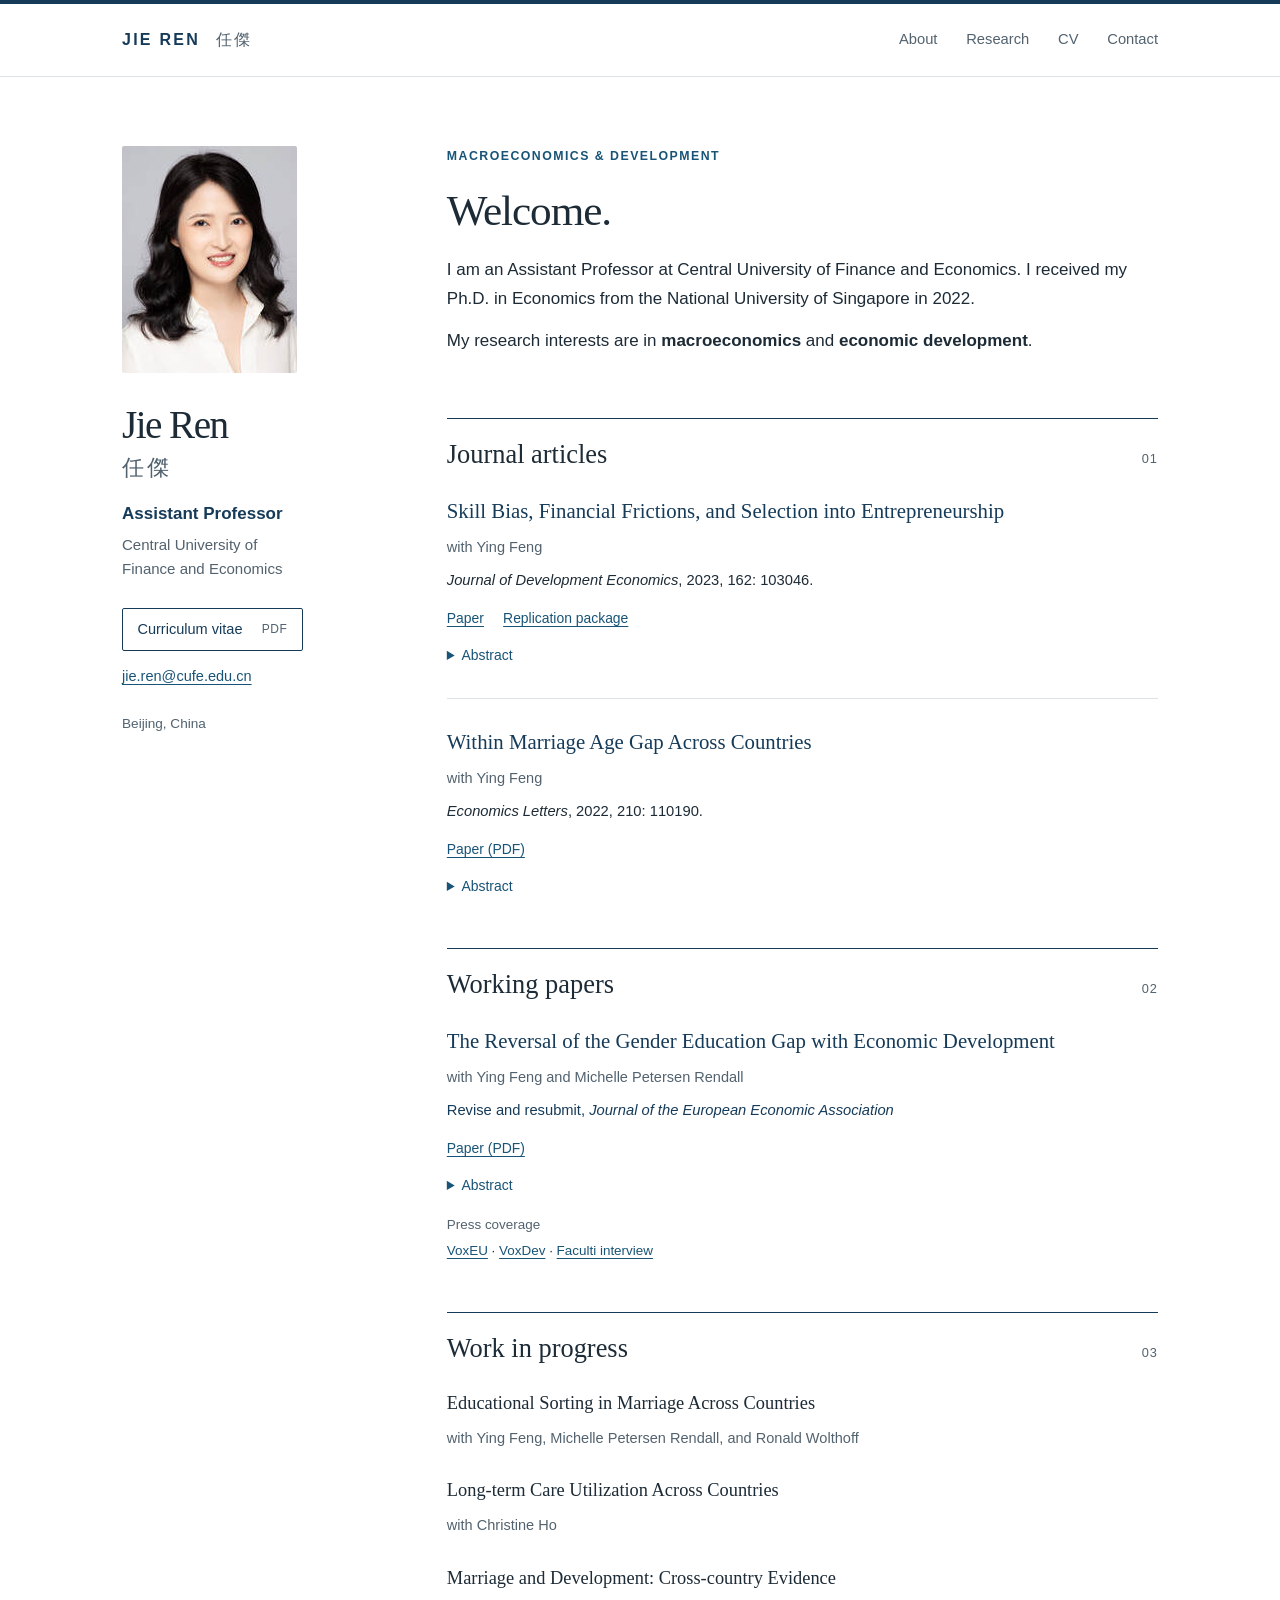
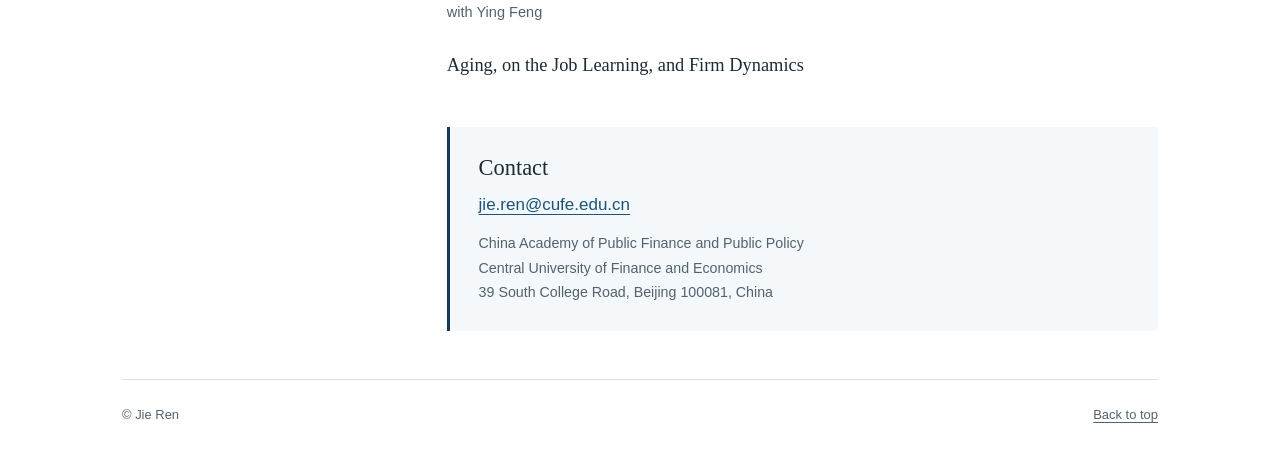
==== index.html @ ca2d4ce5 "Migrate Jie Ren academic website from Weebly" ====
<!doctype html>
<html lang="en">
<head>
<meta charset="utf-8">
<meta name="viewport" content="width=device-width, initial-scale=1">
<title>Jie Ren | Economics</title>
<meta name="description" content="Jie Ren, Assistant Professor at Central University of Finance and Economics. Research in macroeconomics and economic development.">
<meta name="theme-color" content="#163b59">
<meta property="og:title" content="Jie Ren | Economics">
<meta property="og:description" content="Research in macroeconomics and economic development. Central University of Finance and Economics.">
<meta property="og:type" content="website">
<link rel="icon" href="favicon.svg" type="image/svg+xml">
<link rel="stylesheet" href="style.css">
</head>
<body>
<a class="skip-link" href="#main">Skip to content</a>
<header class="site-header"><div class="header-inner">
<a class="wordmark" href="./" aria-label="Jie Ren home">JIE REN <span lang="zh">任傑</span></a>
<nav aria-label="Main navigation"><a href="#about">About</a><a href="#research">Research</a><a href="cv-jie-ren.pdf">CV</a><a href="#contact">Contact</a></nav>
</div></header>
<main id="main" class="layout">
<aside class="profile" aria-label="Profile">
<img class="portrait" src="jie-ren.jpg" width="175" height="227" alt="Portrait of Jie Ren">
<h1>Jie Ren <span lang="zh">任傑</span></h1>
<p class="role">Assistant Professor</p>
<p class="affiliation">Central University of<br>Finance and Economics</p>
<div class="profile-links"><a class="cv-link" href="cv-jie-ren.pdf">Curriculum vitae <span>PDF</span></a><a class="email" href="mailto:jie.ren@cufe.edu.cn">jie.ren@cufe.edu.cn</a></div>
<p class="location">Beijing, China</p>
</aside>
<div class="content">
<section id="about" class="about" aria-labelledby="about-title">
<p class="eyebrow">MACROECONOMICS &amp; DEVELOPMENT</p>
<h2 id="about-title">Welcome.</h2>
<p>I am an Assistant Professor at Central University of Finance and Economics. I received my Ph.D. in Economics from the National University of Singapore in 2022.</p>
<p>My research interests are in <strong>macroeconomics</strong> and <strong>economic development</strong>.</p>
</section>
<section id="research" aria-labelledby="research-title">
<div class="section-heading"><h2 id="research-title">Journal articles</h2><span>01</span></div>
<article class="paper">
<h3><a href="https://steg.cepr.org/publications/skill-bias-financial-frictions-and-selection-entrepreneurship">Skill Bias, Financial Frictions, and Selection into Entrepreneurship</a></h3>
<p class="authors">with <a href="https://sites.google.com/view/ying-feng/home">Ying Feng</a></p>
<p class="journal"><cite>Journal of Development Economics</cite>, 2023, 162: 103046.</p>
<div class="paper-links"><a href="https://steg.cepr.org/publications/skill-bias-financial-frictions-and-selection-entrepreneurship">Paper</a><a href="https://www.dropbox.com/scl/fi/ftc5h6dogkwhdy042vc6c/Supplementary-Material.zip?rlkey=9plf1rk4mr9giag1ada2s9r7i&amp;dl=0">Replication package</a></div>
<details><summary>Abstract</summary><p>Financial frictions adversely affect productivity by discouraging entrepreneurship, which is often measured by the self-employed. This paper distinguishes different types of self-employment when studying this question. Using micro data for 77 countries from all income levels, we show that employers’ labor shares are increasing with GDP per capita, whereas own-account employment (self-employed without employees) is decreasing. We also find almost universally negative selection on education into own-account status relative to wage workers and positive selection into employers. To quantitatively match these facts, we introduce skill-biased productivity progress across countries in an occupational choice model with financial frictions. Our model predicts an average of 19% output gains in low-income countries from removing financial frictions. In contrast, an alternative model with skill-neutral technological change cannot match the high own-account employment share in low-income countries, thus overestimating the output gains by 13 percentage points.</p></details>
</article>
<article class="paper">
<h3><a href="within-marriage-age-gap.pdf">Within Marriage Age Gap Across Countries</a></h3>
<p class="authors">with <a href="https://sites.google.com/view/ying-feng/home">Ying Feng</a></p>
<p class="journal"><cite>Economics Letters</cite>, 2022, 210: 110190.</p>
<div class="paper-links"><a href="within-marriage-age-gap.pdf">Paper (PDF)</a></div>
<details><summary>Abstract</summary><p>The age gap within marriage is one form of the gender gap. This paper uses micro data from 89 countries from all income levels to show that the marriage age gap decreases with development. We also show that this pattern is robust for both females and males after controlling for individual and country-level characteristics.</p></details>
</article>
</section>
<section aria-labelledby="working-title">
<div class="section-heading"><h2 id="working-title">Working papers</h2><span>02</span></div>
<article class="paper">
<h3><a href="gender-education-gap.pdf">The Reversal of the Gender Education Gap with Economic Development</a></h3>
<p class="authors">with <a href="https://sites.google.com/view/ying-feng/home">Ying Feng</a> and <a href="https://sites.google.com/site/mtrendall/">Michelle Petersen Rendall</a></p>
<p class="status">Revise and resubmit, <cite>Journal of the European Economic Association</cite></p>
<div class="paper-links"><a href="gender-education-gap.pdf">Paper (PDF)</a></div>
<details><summary>Abstract</summary><p>The strikingly large gender education gap in low-income countries robustly narrows and reverses with economic development. To study the driving forces quantitatively, we propose a three-sector framework in which development features exogenous skill-biased technological change, structural change, gender-biased technological change, changes in marriage markets, and home productivity improvement. The model is parameterized to match contrasting labor market outcomes by education and gender across the development spectrum. Counterfactual exercises show that skill-biased technological change and structural change explain most of the narrowing gender education gap. Our model suggests that the marketization of services becomes important only after economies are sufficiently developed.</p></details>
<p class="coverage"><span>Press coverage</span> <a href="https://cepr.org/voxeu/columns/reversal-gender-education-gap-economic-development-cross-country-analysis">VoxEU</a> · <a href="https://voxdev.org/topic/education/reversal-gender-education-gap-economic-development-cross-country-analysis">VoxDev</a> · <a href="https://faculti.net/the-reversal-of-the-gender-education-gap-with-economic-development/">Faculti interview</a></p>
</article>
</section>
<section aria-labelledby="progress-title">
<div class="section-heading"><h2 id="progress-title">Work in progress</h2><span>03</span></div>
<article class="project"><h3>Educational Sorting in Marriage Across Countries</h3><p class="authors">with <a href="https://sites.google.com/view/ying-feng/home">Ying Feng</a>, <a href="https://sites.google.com/site/mtrendall/">Michelle Petersen Rendall</a>, and <a href="http://www.individual.utoronto.ca/wolthoff/index.html">Ronald Wolthoff</a></p></article>
<article class="project"><h3>Long-term Care Utilization Across Countries</h3><p class="authors">with <a href="https://sites.google.com/site/christineho5/">Christine Ho</a></p></article>
<article class="project"><h3>Marriage and Development: Cross-country Evidence</h3><p class="authors">with <a href="https://sites.google.com/view/ying-feng/home">Ying Feng</a></p></article>
<article class="project"><h3>Aging, on the Job Learning, and Firm Dynamics</h3></article>
</section>
<section id="contact" class="contact" aria-labelledby="contact-title"><h2 id="contact-title">Contact</h2><a href="mailto:jie.ren@cufe.edu.cn">jie.ren@cufe.edu.cn</a><p>China Academy of Public Finance and Public Policy<br>Central University of Finance and Economics<br>39 South College Road, Beijing 100081, China</p></section>
</div>
</main>
<footer><span>© Jie Ren</span><a href="#about">Back to top</a></footer>
</body>
</html>
---- style.css ----
:root{color-scheme:light;--ink:#1d2b36;--navy:#163b59;--muted:#52626e;--line:#dce3e8;--accent:#185477;--soft:#f5f8fa}
*{box-sizing:border-box}html{scroll-behavior:smooth;scroll-padding-top:7rem}body{margin:0;background:#fff;color:var(--ink);font:17px/1.7 -apple-system,BlinkMacSystemFont,"Segoe UI",Arial,sans-serif}a{color:var(--accent);text-decoration-thickness:1px;text-underline-offset:.22em}a:hover{color:#0b2d43;text-decoration:underline}a:focus-visible,summary:focus-visible{outline:3px solid #bd8038;outline-offset:5px}h1,h2,h3,p{margin:0}h1,h2,h3{font-family:Georgia,"Times New Roman",serif;font-weight:400}h1{font-size:2.45rem;line-height:1.25;letter-spacing:-.04em}h1 span{display:block;font-family:serif;font-size:1.35rem;letter-spacing:.14em;margin-top:.35rem;color:var(--muted)}h2{font-size:1.65rem;line-height:1.3}h3{font-size:1.3rem;line-height:1.45}h3 a{color:var(--navy);text-decoration:none}strong{font-weight:600}.site-header{border-top:4px solid var(--navy);border-bottom:1px solid var(--line);background:#fff}.header-inner{max-width:1100px;margin:auto;display:flex;justify-content:space-between;align-items:center;gap:2rem;padding:1.4rem 2rem}.wordmark{font-size:1rem;letter-spacing:.14em;font-weight:650;color:var(--navy);text-decoration:none;white-space:nowrap}.wordmark span{font-weight:400;letter-spacing:.12em;margin-left:.6rem;color:var(--muted)}nav{display:flex;gap:1.8rem;flex-wrap:wrap}nav a{color:var(--muted);text-decoration:none;font-size:.92rem}.layout{max-width:1100px;margin:0 auto;padding:4.3rem 2rem 3rem;display:grid;grid-template-columns:240px minmax(0,1fr);gap:5.3rem}.profile{align-self:start;position:sticky;top:2rem}.portrait{display:block;width:175px;height:227px;object-fit:cover;margin-bottom:1.7rem;border-radius:2px}.role{margin-top:1.15rem;color:var(--navy);font-weight:550}.affiliation{font-size:.94rem;line-height:1.6;margin-top:.25rem;color:var(--muted)}.profile-links{margin-top:1.7rem;display:flex;flex-direction:column;align-items:flex-start;gap:.85rem}.cv-link{display:inline-flex;align-items:center;gap:1.2rem;padding:.5rem .9rem;border:1px solid var(--navy);border-radius:2px;text-decoration:none;font-size:.91rem;color:var(--navy)}.cv-link:hover{background:var(--soft)}.cv-link span{font-size:.75rem;letter-spacing:.05em;color:var(--muted)}.email{font-size:.91rem;overflow-wrap:anywhere}.location{color:var(--muted);font-size:.85rem;margin-top:1.4rem}.eyebrow{font-size:.77rem;letter-spacing:.12em;color:var(--accent);font-weight:600;margin-bottom:1rem}.about{padding-bottom:2.7rem}.about h2{font-size:2.7rem;letter-spacing:-.025em;margin-bottom:1.1rem}.about p:not(.eyebrow){margin-top:.8rem}.section-heading{display:flex;justify-content:space-between;align-items:baseline;border-top:1px solid var(--navy);padding-top:1.1rem;margin-top:1.2rem;margin-bottom:1.55rem;gap:1rem}.section-heading span{font-size:.8rem;letter-spacing:.08em;color:var(--muted)}.paper{padding-bottom:1.9rem;margin-bottom:1.7rem;border-bottom:1px solid var(--line)}.paper:last-child{border-bottom:0;margin-bottom:.6rem}.authors{font-size:.91rem;color:var(--muted);margin-top:.55rem}.authors a{text-decoration:none;color:inherit}.authors a:hover{text-decoration:underline}.journal,.status{font-size:.92rem;margin-top:.55rem}.status{color:var(--navy)}.paper-links{display:flex;flex-wrap:wrap;gap:1.2rem;font-size:.87rem;margin-top:.85rem}details{margin-top:.85rem;font-size:.94rem}summary{cursor:pointer;width:fit-content;color:var(--accent);font-size:.87rem}details p{margin-top:.75rem;padding:.2rem 0 .2rem 1rem;border-left:2px solid var(--line);line-height:1.75}.coverage{font-size:.84rem;margin-top:1rem}.coverage span{display:block;color:var(--muted);margin-bottom:.2rem}.project{margin-bottom:1.7rem}.project h3{font-size:1.15rem}.contact{margin-top:3rem;background:var(--soft);padding:1.6rem 1.8rem;border-left:3px solid var(--navy)}.contact h2{font-size:1.4rem;margin-bottom:.6rem}.contact p{font-size:.89rem;line-height:1.75;color:var(--muted);margin-top:.65rem}footer{max-width:1036px;margin:auto;padding:1.5rem 0 2rem;border-top:1px solid var(--line);display:flex;justify-content:space-between;font-size:.81rem;color:var(--muted)}footer a{color:inherit}.skip-link{position:absolute;left:1rem;top:-5rem;background:#fff;padding:.5rem;z-index:5}.skip-link:focus{top:1rem}
@media(max-width:900px){.layout{gap:3rem;grid-template-columns:210px minmax(0,1fr)}footer{margin:0 2rem}}
@media(max-width:680px){html{scroll-padding-top:1.5rem}.header-inner{padding:1.1rem 1.25rem;display:block}.wordmark{display:block;margin-bottom:.8rem}nav{gap:1.5rem}.layout{display:block;padding:2rem 1.25rem}.profile{position:static;display:flow-root;padding-bottom:2rem;margin-bottom:2rem;border-bottom:1px solid var(--line)}.portrait{float:right;width:112px;height:auto;margin:0 0 1rem 1rem}h1{font-size:2.1rem}.profile h1 span{font-size:1.1rem}.role{margin-top:1rem}.affiliation{font-size:.9rem}.profile-links{clear:both;padding-top:1.1rem;margin-top:0;gap:.7rem}.location{margin-top:.8rem}.about{padding-bottom:1.6rem}.about h2{font-size:2.2rem}.section-heading h2{font-size:1.5rem}.contact{padding:1.3rem}footer{margin:0 1.25rem}h3{font-size:1.2rem}}
@media(prefers-reduced-motion:reduce){html{scroll-behavior:auto}}
@media print{.site-header,footer,.skip-link{display:none}.layout{display:block;padding:0}.profile{position:static;margin-bottom:2rem}.portrait{float:right}.content{clear:both}details:not([open])>p{display:block}a{color:#000}.paper,.project{break-inside:avoid}.contact{background:none}}
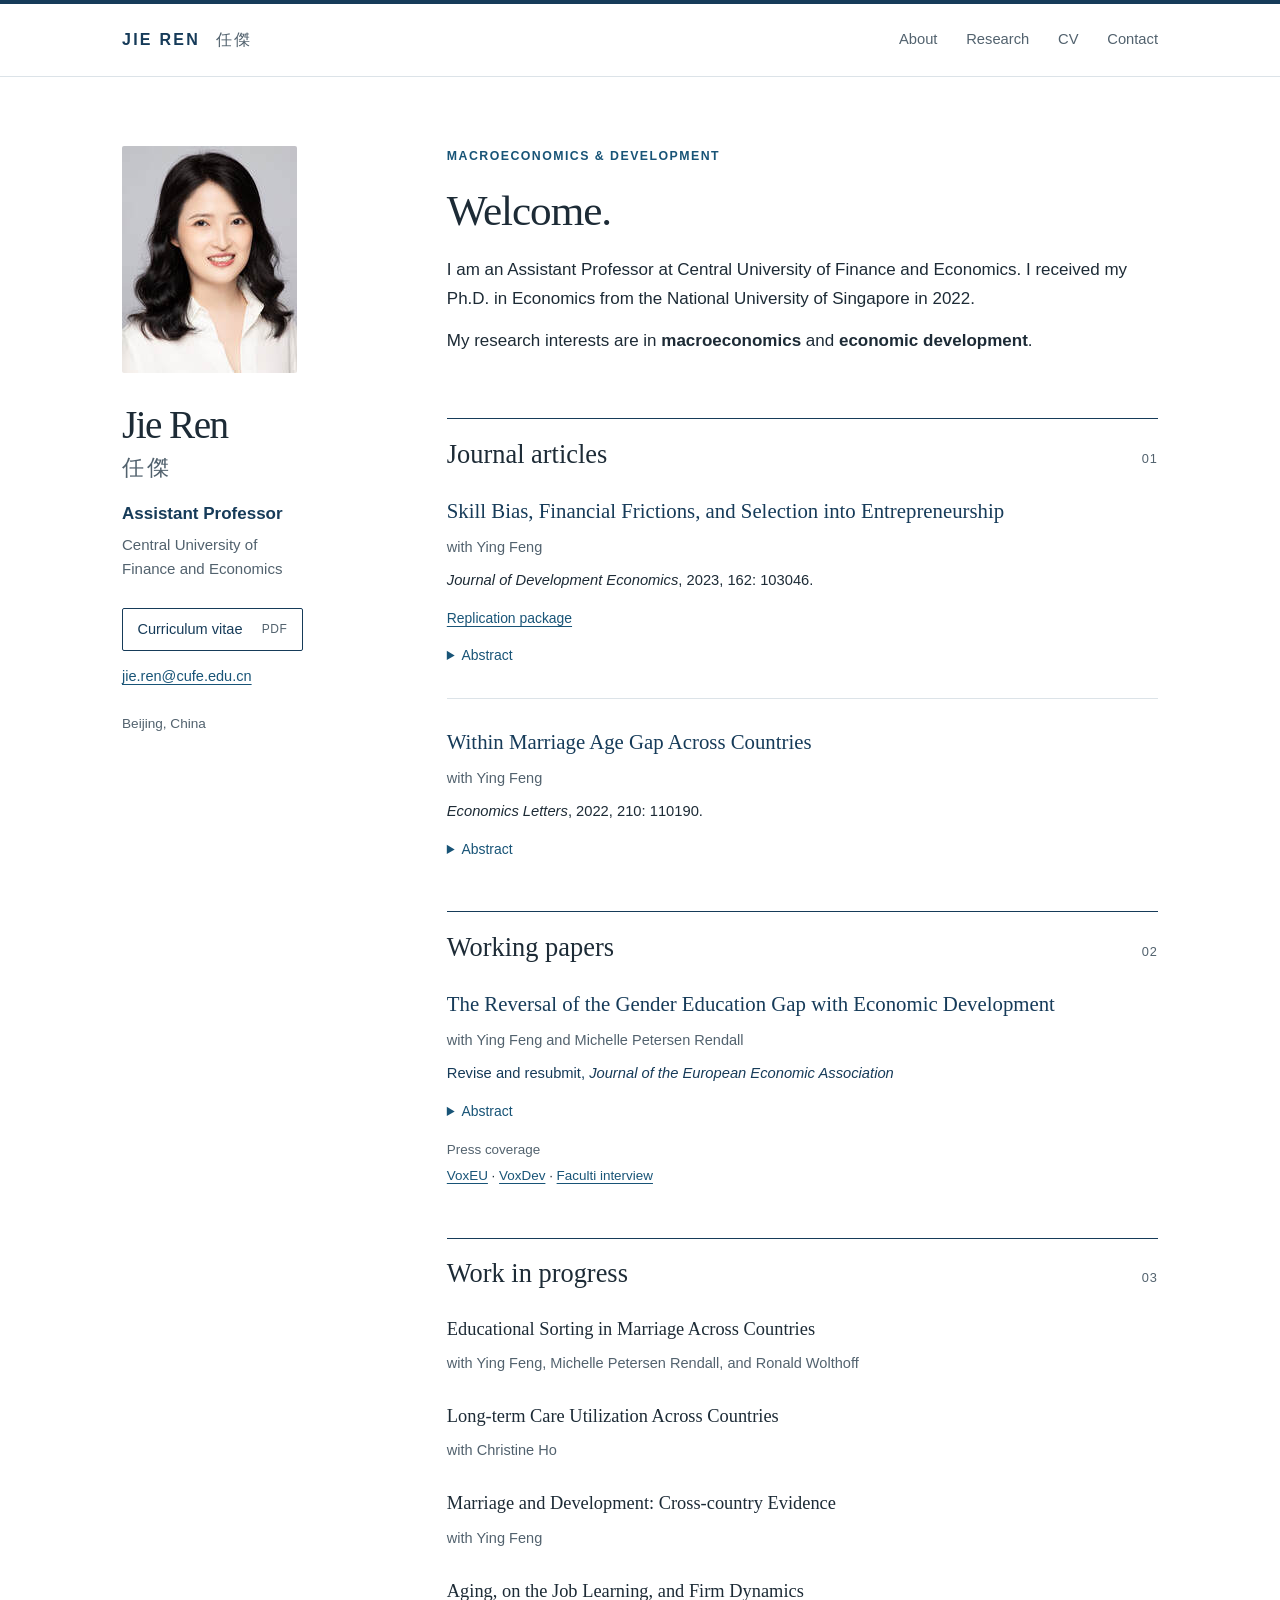
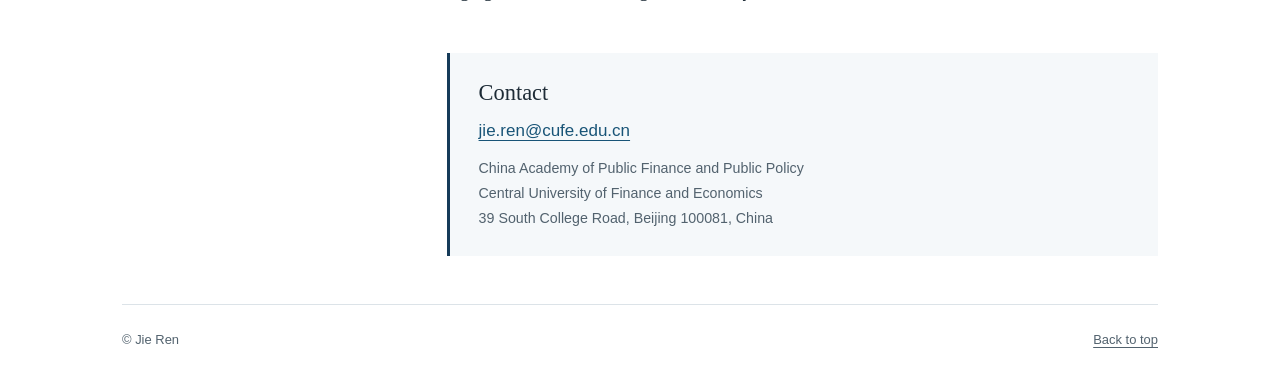
==== commit 70418bca: "Host replication package locally and remove duplicate paper links" ====
--- a/index.html
+++ b/index.html
@@ -40,14 +40,13 @@
 <h3><a href="https://steg.cepr.org/publications/skill-bias-financial-frictions-and-selection-entrepreneurship">Skill Bias, Financial Frictions, and Selection into Entrepreneurship</a></h3>
 <p class="authors">with <a href="https://sites.google.com/view/ying-feng/home">Ying Feng</a></p>
 <p class="journal"><cite>Journal of Development Economics</cite>, 2023, 162: 103046.</p>
-<div class="paper-links"><a href="https://steg.cepr.org/publications/skill-bias-financial-frictions-and-selection-entrepreneurship">Paper</a><a href="https://www.dropbox.com/scl/fi/ftc5h6dogkwhdy042vc6c/Supplementary-Material.zip?rlkey=9plf1rk4mr9giag1ada2s9r7i&amp;dl=0">Replication package</a></div>
+<div class="paper-links"><a href="replication-package.zip">Replication package</a></div>
 <details><summary>Abstract</summary><p>Financial frictions adversely affect productivity by discouraging entrepreneurship, which is often measured by the self-employed. This paper distinguishes different types of self-employment when studying this question. Using micro data for 77 countries from all income levels, we show that employers’ labor shares are increasing with GDP per capita, whereas own-account employment (self-employed without employees) is decreasing. We also find almost universally negative selection on education into own-account status relative to wage workers and positive selection into employers. To quantitatively match these facts, we introduce skill-biased productivity progress across countries in an occupational choice model with financial frictions. Our model predicts an average of 19% output gains in low-income countries from removing financial frictions. In contrast, an alternative model with skill-neutral technological change cannot match the high own-account employment share in low-income countries, thus overestimating the output gains by 13 percentage points.</p></details>
 </article>
 <article class="paper">
 <h3><a href="within-marriage-age-gap.pdf">Within Marriage Age Gap Across Countries</a></h3>
 <p class="authors">with <a href="https://sites.google.com/view/ying-feng/home">Ying Feng</a></p>
 <p class="journal"><cite>Economics Letters</cite>, 2022, 210: 110190.</p>
-<div class="paper-links"><a href="within-marriage-age-gap.pdf">Paper (PDF)</a></div>
 <details><summary>Abstract</summary><p>The age gap within marriage is one form of the gender gap. This paper uses micro data from 89 countries from all income levels to show that the marriage age gap decreases with development. We also show that this pattern is robust for both females and males after controlling for individual and country-level characteristics.</p></details>
 </article>
 </section>
@@ -57,7 +56,6 @@
 <h3><a href="gender-education-gap.pdf">The Reversal of the Gender Education Gap with Economic Development</a></h3>
 <p class="authors">with <a href="https://sites.google.com/view/ying-feng/home">Ying Feng</a> and <a href="https://sites.google.com/site/mtrendall/">Michelle Petersen Rendall</a></p>
 <p class="status">Revise and resubmit, <cite>Journal of the European Economic Association</cite></p>
-<div class="paper-links"><a href="gender-education-gap.pdf">Paper (PDF)</a></div>
 <details><summary>Abstract</summary><p>The strikingly large gender education gap in low-income countries robustly narrows and reverses with economic development. To study the driving forces quantitatively, we propose a three-sector framework in which development features exogenous skill-biased technological change, structural change, gender-biased technological change, changes in marriage markets, and home productivity improvement. The model is parameterized to match contrasting labor market outcomes by education and gender across the development spectrum. Counterfactual exercises show that skill-biased technological change and structural change explain most of the narrowing gender education gap. Our model suggests that the marketization of services becomes important only after economies are sufficiently developed.</p></details>
 <p class="coverage"><span>Press coverage</span> <a href="https://cepr.org/voxeu/columns/reversal-gender-education-gap-economic-development-cross-country-analysis">VoxEU</a> · <a href="https://voxdev.org/topic/education/reversal-gender-education-gap-economic-development-cross-country-analysis">VoxDev</a> · <a href="https://faculti.net/the-reversal-of-the-gender-education-gap-with-economic-development/">Faculti interview</a></p>
 </article>
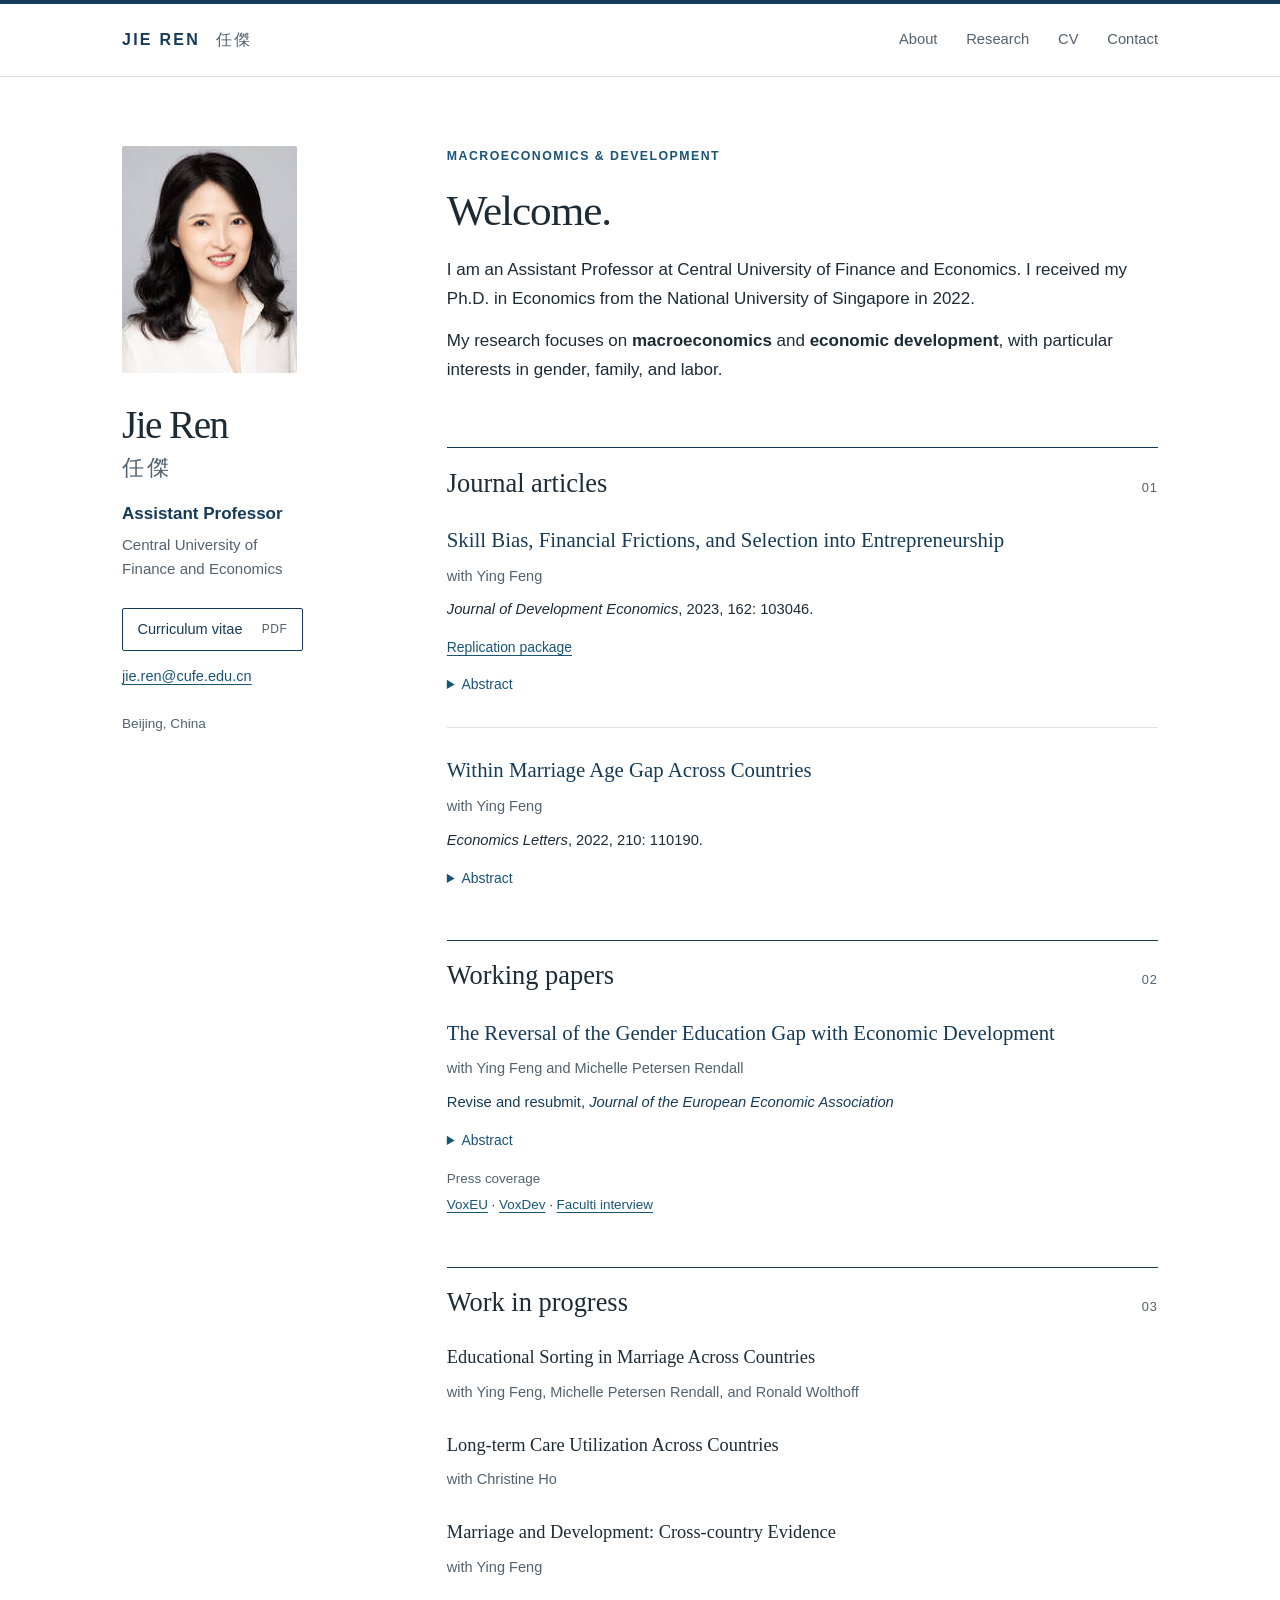
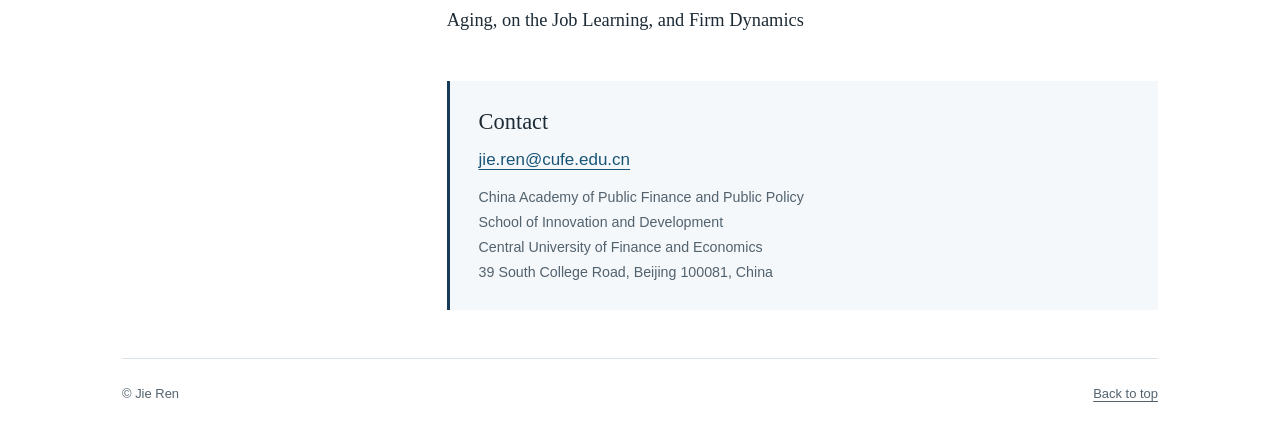
==== commit cef2e200: "Update CV and academic profile" ====
--- a/index.html
+++ b/index.html
@@ -32,7 +32,7 @@
 <p class="eyebrow">MACROECONOMICS &amp; DEVELOPMENT</p>
 <h2 id="about-title">Welcome.</h2>
 <p>I am an Assistant Professor at Central University of Finance and Economics. I received my Ph.D. in Economics from the National University of Singapore in 2022.</p>
-<p>My research interests are in <strong>macroeconomics</strong> and <strong>economic development</strong>.</p>
+<p>My research focuses on <strong>macroeconomics</strong> and <strong>economic development</strong>, with particular interests in gender, family, and labor.</p>
 </section>
 <section id="research" aria-labelledby="research-title">
 <div class="section-heading"><h2 id="research-title">Journal articles</h2><span>01</span></div>
@@ -67,7 +67,7 @@
 <article class="project"><h3>Marriage and Development: Cross-country Evidence</h3><p class="authors">with <a href="https://sites.google.com/view/ying-feng/home">Ying Feng</a></p></article>
 <article class="project"><h3>Aging, on the Job Learning, and Firm Dynamics</h3></article>
 </section>
-<section id="contact" class="contact" aria-labelledby="contact-title"><h2 id="contact-title">Contact</h2><a href="mailto:jie.ren@cufe.edu.cn">jie.ren@cufe.edu.cn</a><p>China Academy of Public Finance and Public Policy<br>Central University of Finance and Economics<br>39 South College Road, Beijing 100081, China</p></section>
+<section id="contact" class="contact" aria-labelledby="contact-title"><h2 id="contact-title">Contact</h2><a href="mailto:jie.ren@cufe.edu.cn">jie.ren@cufe.edu.cn</a><p>China Academy of Public Finance and Public Policy<br>School of Innovation and Development<br>Central University of Finance and Economics<br>39 South College Road, Beijing 100081, China</p></section>
 </div>
 </main>
 <footer><span>© Jie Ren</span><a href="#about">Back to top</a></footer>
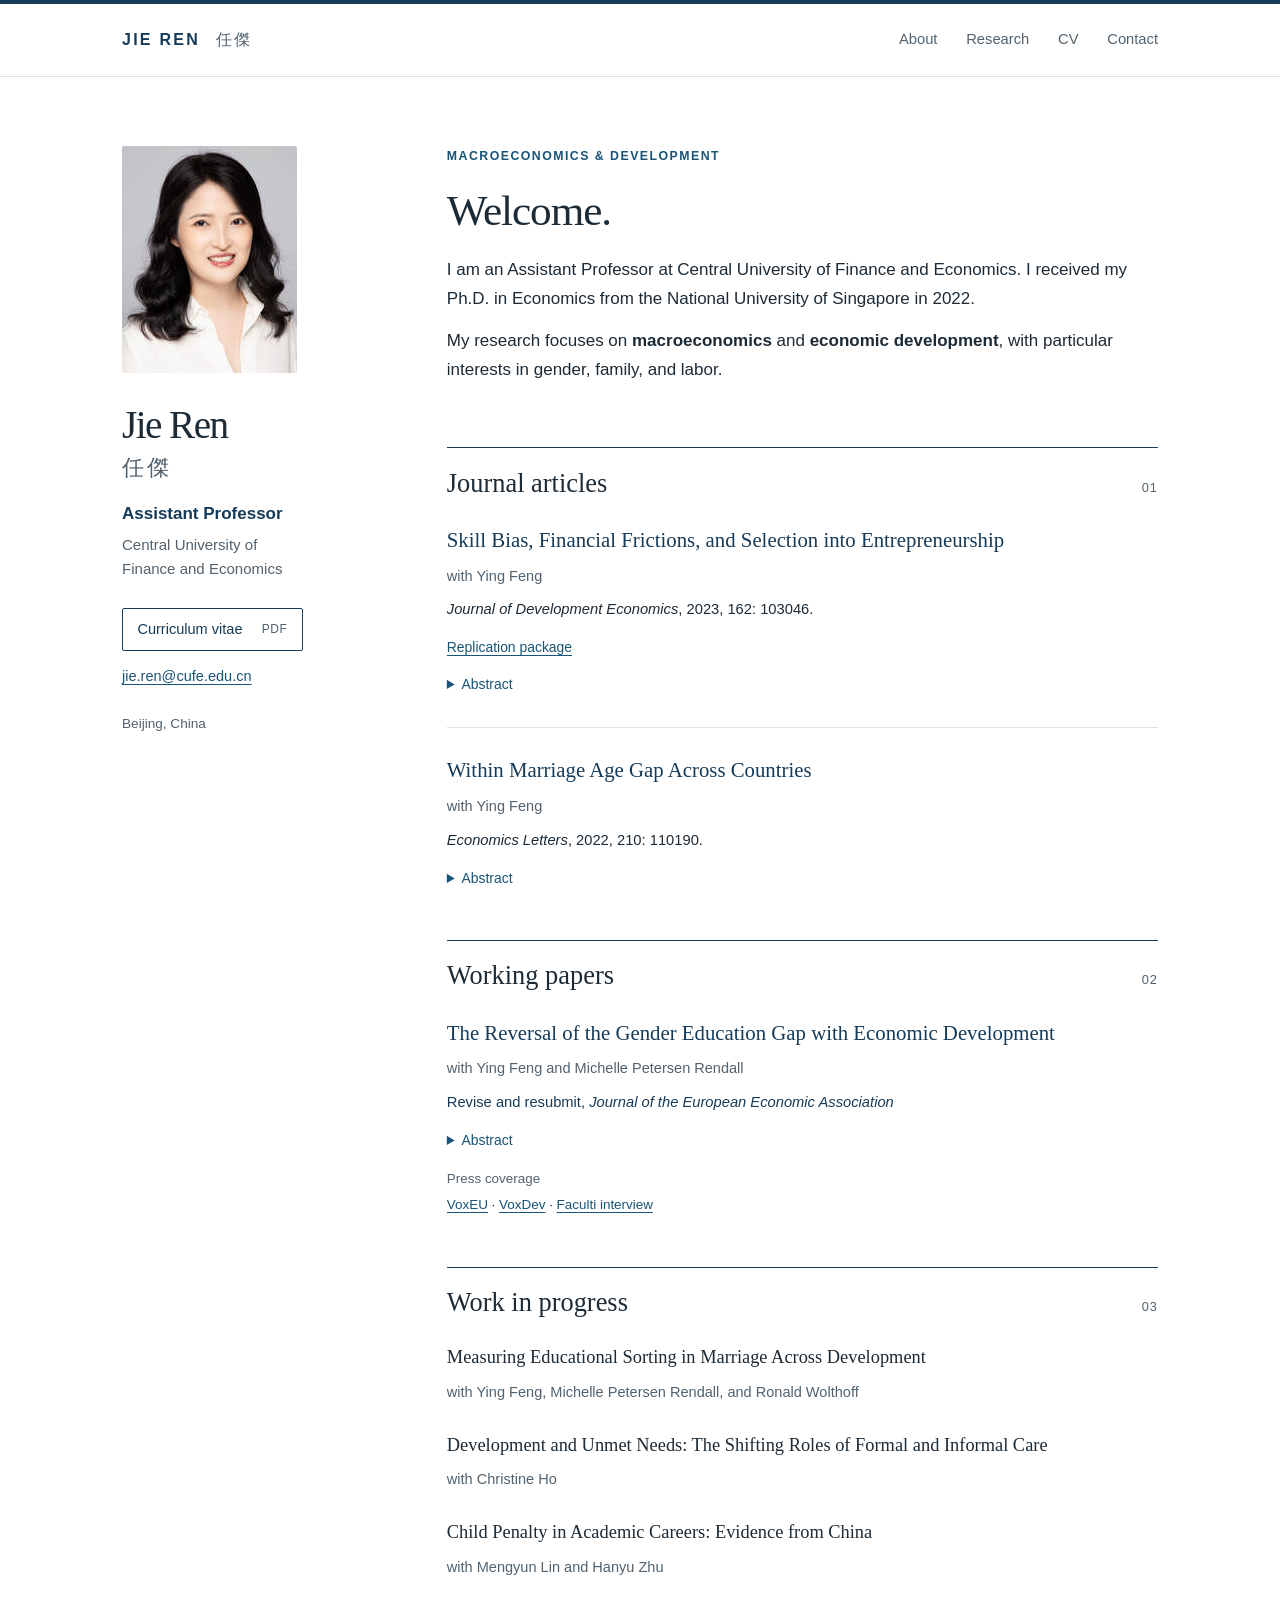
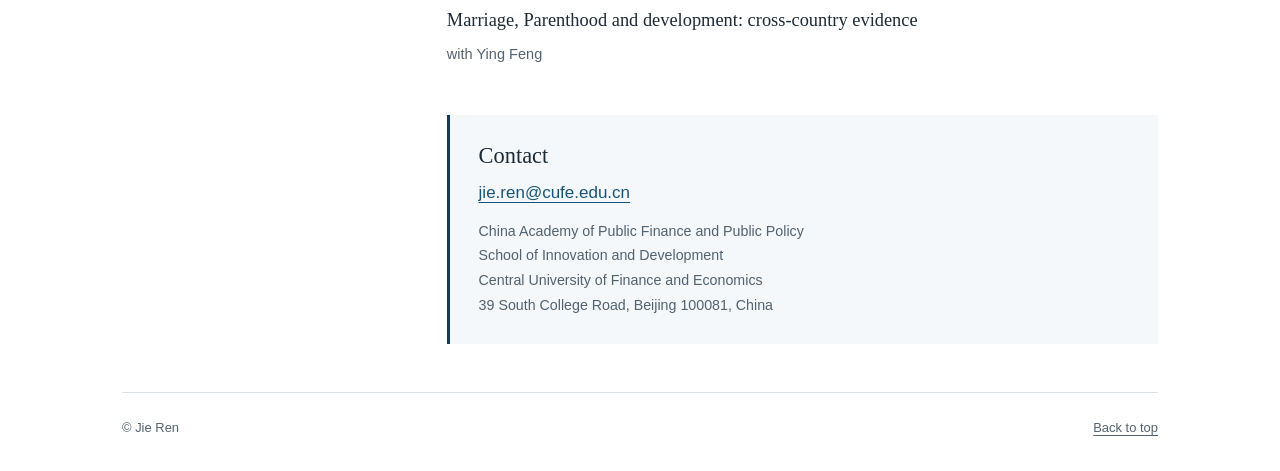
==== commit 52cd5e6b: "Add files via upload" ====
--- a/index.html
+++ b/index.html
@@ -62,10 +62,10 @@
 </section>
 <section aria-labelledby="progress-title">
 <div class="section-heading"><h2 id="progress-title">Work in progress</h2><span>03</span></div>
-<article class="project"><h3>Educational Sorting in Marriage Across Countries</h3><p class="authors">with <a href="https://sites.google.com/view/ying-feng/home">Ying Feng</a>, <a href="https://sites.google.com/site/mtrendall/">Michelle Petersen Rendall</a>, and <a href="http://www.individual.utoronto.ca/wolthoff/index.html">Ronald Wolthoff</a></p></article>
-<article class="project"><h3>Long-term Care Utilization Across Countries</h3><p class="authors">with <a href="https://sites.google.com/site/christineho5/">Christine Ho</a></p></article>
-<article class="project"><h3>Marriage and Development: Cross-country Evidence</h3><p class="authors">with <a href="https://sites.google.com/view/ying-feng/home">Ying Feng</a></p></article>
-<article class="project"><h3>Aging, on the Job Learning, and Firm Dynamics</h3></article>
+<article class="project"><h3>Measuring Educational Sorting in Marriage Across Development</h3><p class="authors">with <a href="https://sites.google.com/view/ying-feng/home">Ying Feng</a>, <a href="https://sites.google.com/site/mtrendall/">Michelle Petersen Rendall</a>, and <a href="http://www.individual.utoronto.ca/wolthoff/index.html">Ronald Wolthoff</a></p></article>
+<article class="project"><h3>Development and Unmet Needs: The Shifting Roles of Formal and Informal Care</h3><p class="authors">with <a href="https://sites.google.com/site/christineho5/">Christine Ho</a></p></article>
+<article class="project"><h3>Child Penalty in Academic Careers: Evidence from China</h3><p class="authors">with Mengyun Lin and Hanyu Zhu</p></article>
+<article class="project"><h3>Marriage, Parenthood and development: cross-country evidence</h3><p class="authors">with <a href="https://sites.google.com/view/ying-feng/home">Ying Feng</a></p></article>
 </section>
 <section id="contact" class="contact" aria-labelledby="contact-title"><h2 id="contact-title">Contact</h2><a href="mailto:jie.ren@cufe.edu.cn">jie.ren@cufe.edu.cn</a><p>China Academy of Public Finance and Public Policy<br>School of Innovation and Development<br>Central University of Finance and Economics<br>39 South College Road, Beijing 100081, China</p></section>
 </div>
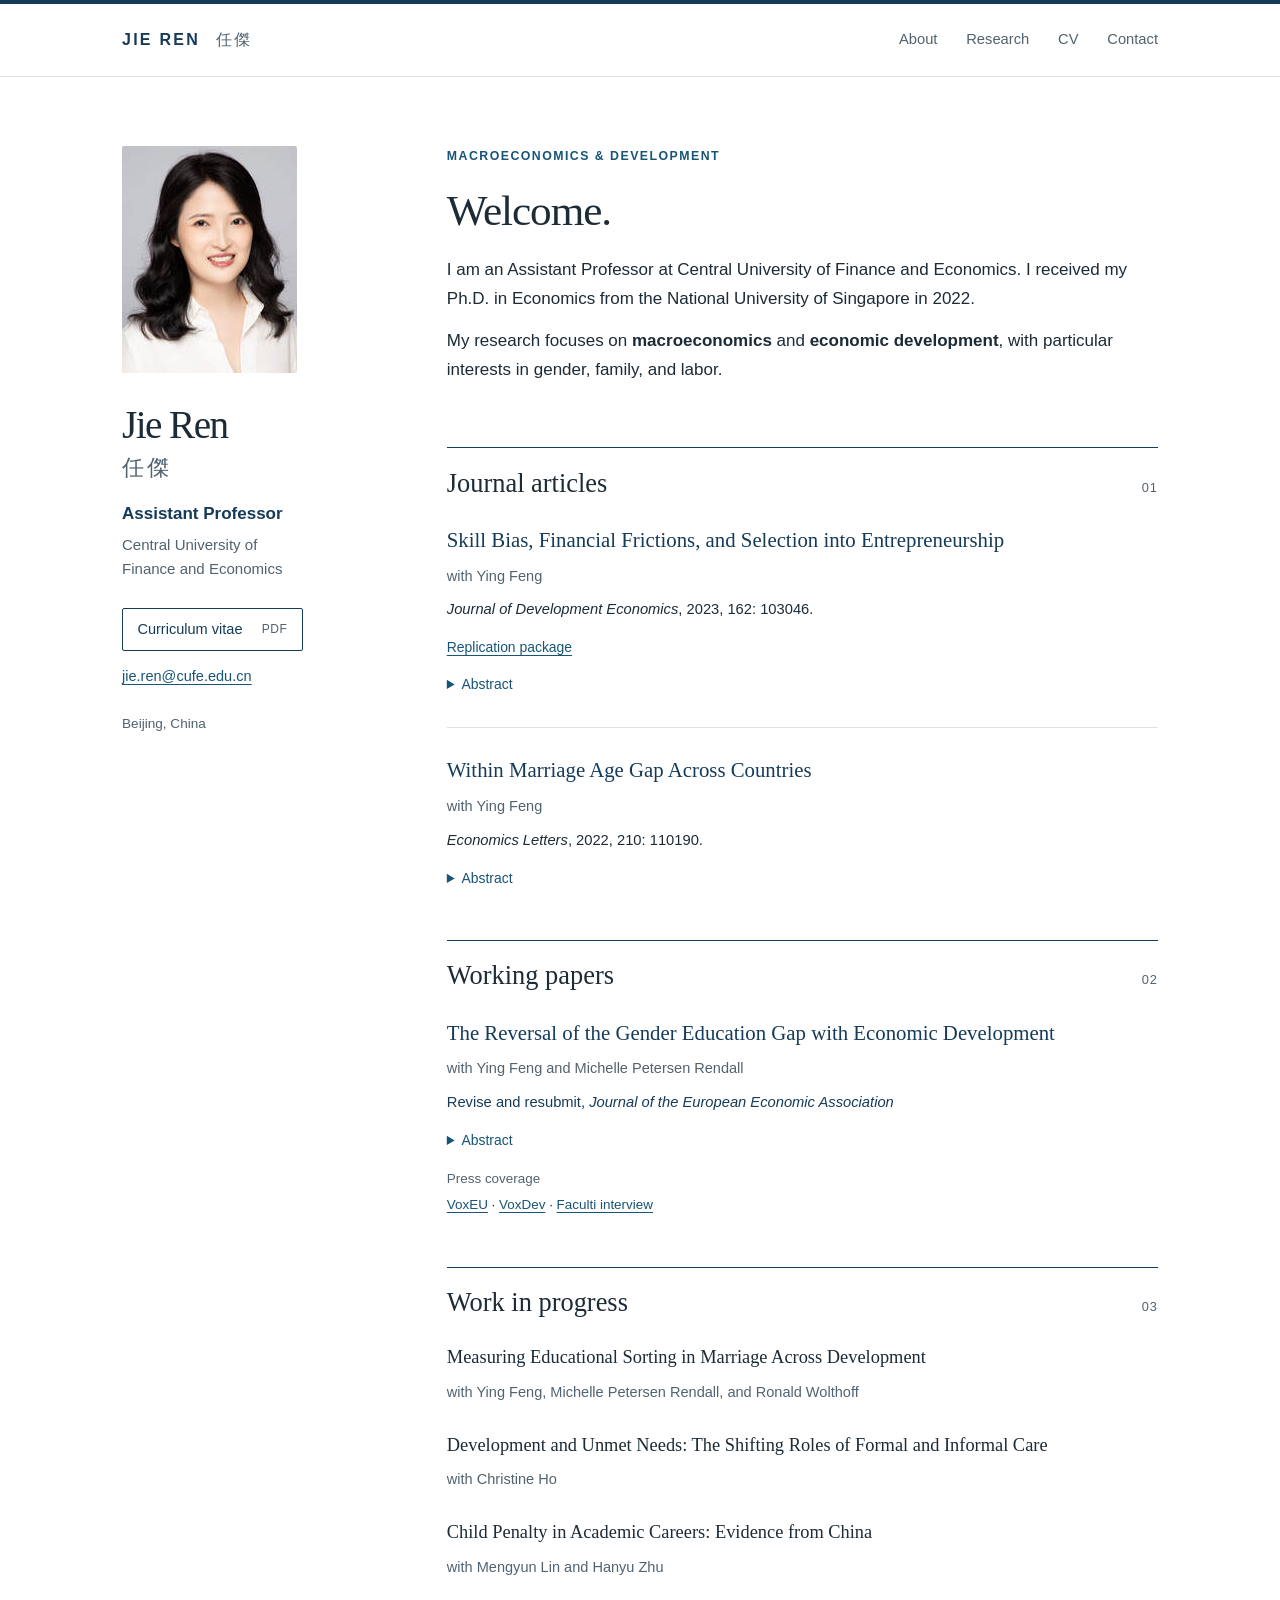
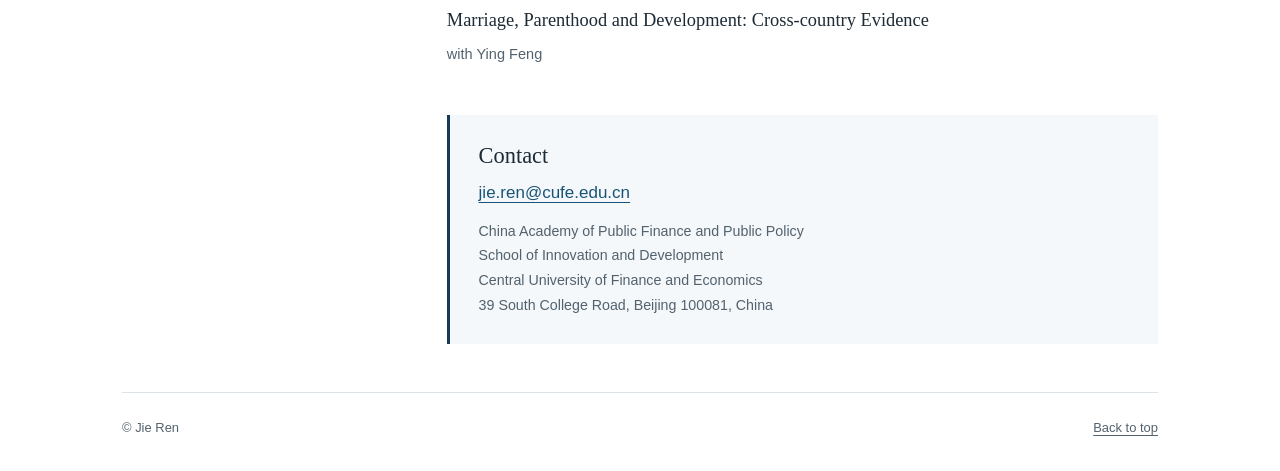
==== commit 260ec440: "Update paper title capitalization and coauthor links Capitalize the marriage and parenthood paper ti" ====
--- a/index.html
+++ b/index.html
@@ -64,8 +64,8 @@
 <div class="section-heading"><h2 id="progress-title">Work in progress</h2><span>03</span></div>
 <article class="project"><h3>Measuring Educational Sorting in Marriage Across Development</h3><p class="authors">with <a href="https://sites.google.com/view/ying-feng/home">Ying Feng</a>, <a href="https://sites.google.com/site/mtrendall/">Michelle Petersen Rendall</a>, and <a href="http://www.individual.utoronto.ca/wolthoff/index.html">Ronald Wolthoff</a></p></article>
 <article class="project"><h3>Development and Unmet Needs: The Shifting Roles of Formal and Informal Care</h3><p class="authors">with <a href="https://sites.google.com/site/christineho5/">Christine Ho</a></p></article>
-<article class="project"><h3>Child Penalty in Academic Careers: Evidence from China</h3><p class="authors">with Mengyun Lin and Hanyu Zhu</p></article>
-<article class="project"><h3>Marriage, Parenthood and development: cross-country evidence</h3><p class="authors">with <a href="https://sites.google.com/view/ying-feng/home">Ying Feng</a></p></article>
+<article class="project"><h3>Child Penalty in Academic Careers: Evidence from China</h3><p class="authors">with <a href="https://linmengyun.github.io/">Mengyun Lin</a> and <a href="https://www.hanyu-zhu.com/">Hanyu Zhu</a></p></article>
+<article class="project"><h3>Marriage, Parenthood and Development: Cross-country Evidence</h3><p class="authors">with <a href="https://sites.google.com/view/ying-feng/home">Ying Feng</a></p></article>
 </section>
 <section id="contact" class="contact" aria-labelledby="contact-title"><h2 id="contact-title">Contact</h2><a href="mailto:jie.ren@cufe.edu.cn">jie.ren@cufe.edu.cn</a><p>China Academy of Public Finance and Public Policy<br>School of Innovation and Development<br>Central University of Finance and Economics<br>39 South College Road, Beijing 100081, China</p></section>
 </div>
